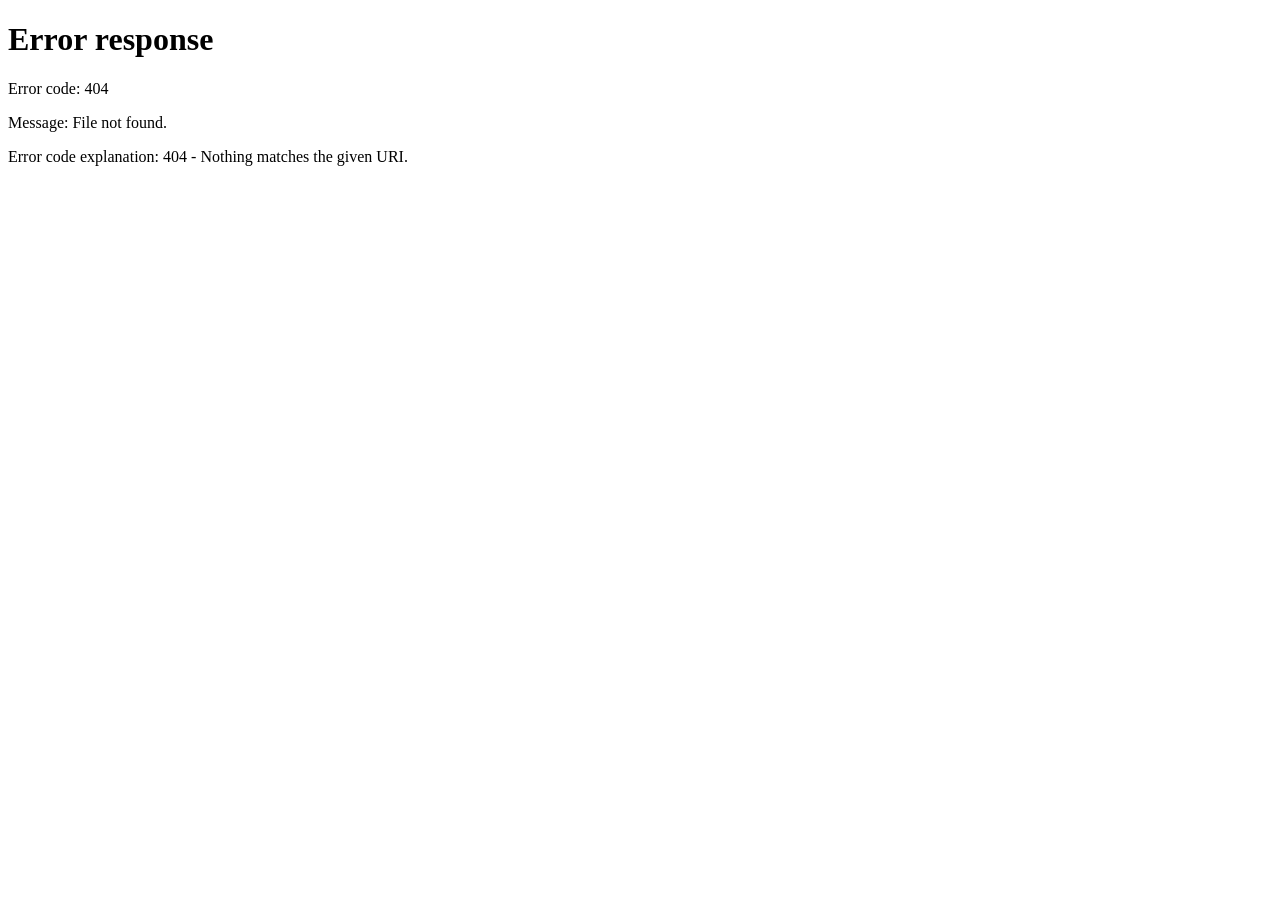
==== owner.html @ e2dd0211 "Add files via upload" ====
<!DOCTYPE html>
<html lang="en">

<head>

<meta charset="UTF-8">
<meta name="viewport" content="width=device-width, initial-scale=1.0">

<title>Owner Dashboard - HomeRent</title>

<link rel="stylesheet" href="owner.css">

</head>
<script>

if(localStorage.getItem("isLogin") !== "true"){

window.location.href="login.html";

}

</script>


<body>


<header>


<div class="logo">
🏠 Homezy Owner
</div>


<a href="index.html">
Home
</a>


</header>





<section class="owner-dashboard">


<div class="owner-card">


<h1>
🏠 Add Property
</h1>



<input 
type="text"
id="propertyName"
placeholder="Property Name">



<input 
type="text"
id="location"
placeholder="Location">


<input 
type="text"
id="ownerName"
placeholder="Owner Name">


<input 
type="text"
id="ownerPhone"
placeholder="Owner Phone Number">


<select id="type">


<option>
Apartment
</option>


<option>
Villa
</option>


<option>
House
</option>


</select>



<input 
type="number"
id="price"
placeholder="Rent Price">

<input 
type="text"
id="image"
placeholder="Property Image URL">





<button onclick="addProperty()">

Add Property

</button>



</div>





<div class="owner-card">


<h2>
My Added Properties
</h2>


<div id="ownerProperties">

</div>


</div>


</section>





<script src="owner.js"></script>


</body>

</html>
---- owner.css ----
*{

margin:0;
padding:0;
box-sizing:border-box;
font-family:'Poppins',sans-serif;

}



body{

background:#f5f7fb;

}





header{

display:flex;

justify-content:space-between;

align-items:center;

padding:20px 8%;

background:white;

box-shadow:0 5px 20px rgba(0,0,0,.08);

}




.logo{

font-size:28px;

font-weight:700;

color:#3f51b5;

}



header a{

text-decoration:none;

color:#3f51b5;

font-weight:bold;

}




.owner-dashboard{


padding:60px 8%;


display:grid;

grid-template-columns:

repeat(auto-fit,minmax(350px,1fr));


gap:40px;


}





.owner-card{


background:white;

padding:40px;

border-radius:25px;


box-shadow:

0 10px 25px rgba(0,0,0,.1);


}





.owner-card h1,
.owner-card h2{


text-align:center;

color:#3f51b5;

margin-bottom:25px;


}





.owner-card input,
.owner-card select{


width:100%;

padding:15px;

margin:12px 0;

border-radius:12px;

border:1px solid #ddd;

outline:none;


}





.owner-card button{


width:100%;


padding:15px;


background:#3f51b5;


color:white;


border:none;


border-radius:30px;


font-size:16px;


cursor:pointer;


}





.owner-card button:hover{


background:#303f9f;


}





.property-item{


background:#f1f3ff;

padding:20px;

border-radius:15px;

margin:15px 0;


}



.property-item h3{


color:#3f51b5;


}



.property-item p{


margin:5px 0;


}




.loader{

position:fixed;

top:0;

left:0;

width:100%;

height:100%;

background:#3f51b5;

color:white;

display:flex;

justify-content:center;

align-items:center;

font-size:40px;

font-weight:700;

z-index:9999;

animation:hideLoader 2s forwards;

}



@keyframes hideLoader{

0%{

opacity:1;

}


90%{

opacity:1;

}


100%{

opacity:0;

visibility:hidden;

}

}
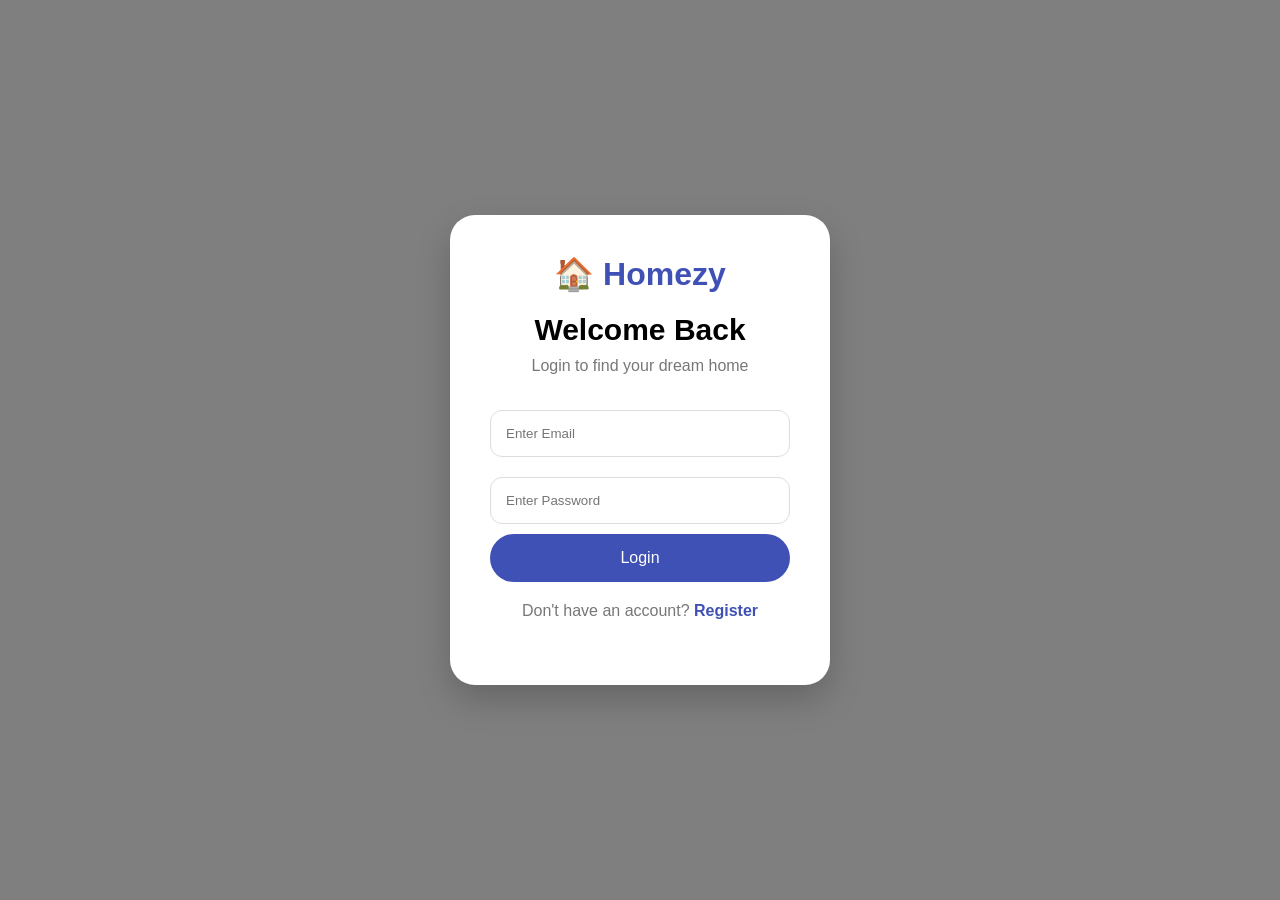
==== commit ca0023c7: "Update owner.html" ====
--- a/owner.html
+++ b/owner.html
@@ -15,7 +15,7 @@
 
 if(localStorage.getItem("isLogin") !== "true"){
 
-window.location.href="login.html";
+window.location.href="index.html";
 
 }
 
@@ -158,4 +158,4 @@
 
 </body>
 
-</html>+</html>
